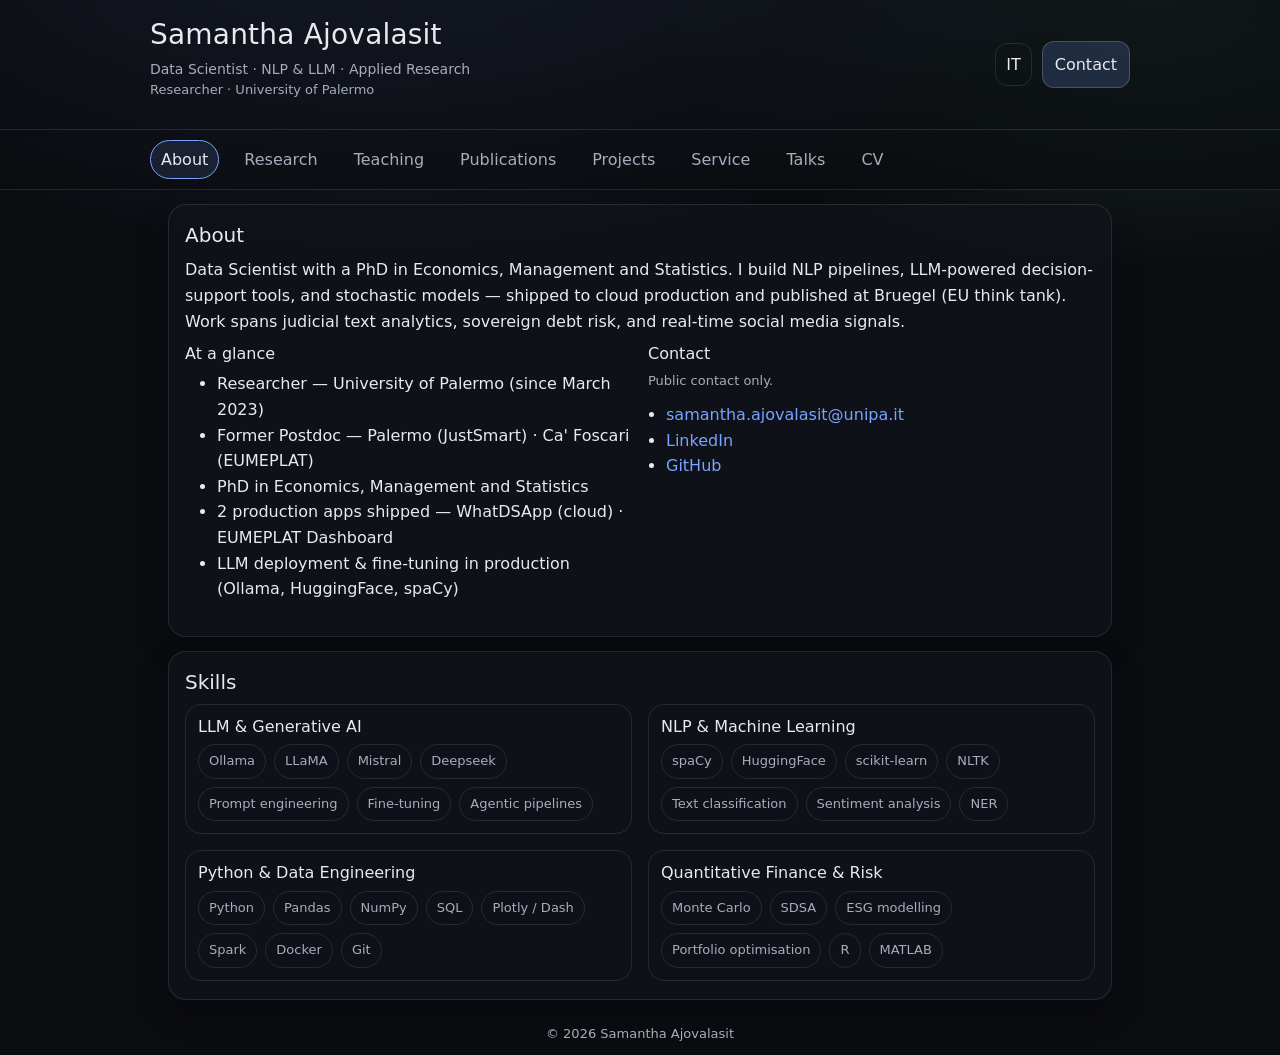
==== index.html @ ad6f042e "update for industry" ====
<!doctype html>
<html lang="en">
<head>
  <meta charset="utf-8" />
  <meta name="viewport" content="width=device-width, initial-scale=1" />
  <title>Samantha Ajovalasit — Academic & Data Science</title>
  <meta name="description" content="Academic profile, research, teaching, service, publications, and CV downloads." />
  <link
    rel="stylesheet"
    href="https://cdn.jsdelivr.net/npm/bootstrap@5.3.3/dist/css/bootstrap.min.css"
    integrity="sha384-QWTKZyjpPEjISv5WaRU9OFeRpok6YctnYmDr5pNlyT2bRjXh0JMhjY6hW+ALEwIH"
    crossorigin="anonymous"
  />
  <link rel="stylesheet" href="assets/css/style.css" />
  <script defer src="assets/js/main.js"></script>
</head>

<body>
  <a class="skip" href="#content">Skip to content</a>

  <header class="site-header">
    <div class="container site-container header-inner">
      <div>
        <h1 class="title">Samantha Ajovalasit</h1>
        <p class="subtitle" data-i18n="tagline">Research • Data Science • STAT-04</p>
        <p class="small" data-i18n="currentRole">
          Researcher — University of Palermo
        </p>
      </div>

      <div class="header-actions">
        <button class="lang" id="langToggle" aria-label="Toggle language">IT</button>
        <a class="btn-custom" href="#contact" data-i18n="contactBtn">Contact</a>
      </div>
    </div>

    <nav class="nav">
      <div class="container site-container nav-inner">
        <a href="index.html" class="active" data-i18n="navAbout">About</a>
        <a href="interests.html" data-i18n="navInterests">Research</a>
        <a href="teaching.html" data-i18n="navTeaching">Teaching</a>
        <a href="publications.html" data-i18n="navPublications">Publications</a>
        <a href="projects.html" data-i18n="navProjects">Projects</a>
        <a href="service.html" data-i18n="navService">Service</a>
        <a href="talks.html" data-i18n="navTalks">Talks</a>
        <a href="cv.html" data-i18n="navCV">CV</a>
      </div>
    </nav>
  </header>

  <main id="content" class="container site-container">

    <!-- ABOUT + CONTACT -->
    <section id="about" class="panel">
      <h2 data-i18n="aboutTitle">About</h2>
      <p data-i18n="aboutBody">
        I am a researcher in mathematical methods for economics/actuarial-financial sciences (STAT-04).
        My work combines stochastic modelling, scenario analysis, ESG/public debt sustainability, and big data analytics on social media.
      </p>

      <div class="row g-3">
        <div class="col-12 col-md-6 mini">
          <h3 data-i18n="quickTitle">At a glance</h3>
          <ul>
            <li data-i18n="quick1">Researcher — University of Palermo (since March 2023)</li>
            <li data-i18n="quick2">Former Postdoc/Research Fellow — Palermo (JustSmart) and Ca' Foscari (EUMEPLAT)</li>
            <li data-i18n="quick3">PhD in Economics, Management and Statistics (defended 21 Dec 2020)</li>
            <li data-i18n="quick4">2 production apps shipped — WhatDSApp (cloud) · EUMEPLAT Dashboard</li>
            <li data-i18n="quick5">LLM deployment &amp; fine-tuning in production (Ollama, HuggingFace, spaCy)</li>
          </ul>
        </div>

        <div class="col-12 col-md-6 mini" id="contact">
          <h3 data-i18n="contactTitle">Contact</h3>
          <p class="small" data-i18n="contactNote">
            Public contact only (phone/address/PEC omitted).
          </p>
          <ul class="links">
            <li><a href="mailto:samantha.ajovalasit@unipa.it">samantha.ajovalasit@unipa.it</a></li>
            <li><a href="https://www.linkedin.com/in/samanthaajovalasit" target="_blank" rel="noreferrer">LinkedIn</a></li>
            <li><a href="https://github.com/SamyAj987" target="_blank" rel="noreferrer">GitHub</a></li>
          </ul>
        </div>
      </div>
    </section>

    <!-- SKILLS -->
    <section id="skills" class="panel">
      <h2 data-i18n="skillsTitle">Skills</h2>
      <div class="row g-3">
        <div class="col-12 col-md-6">
          <div class="pillbox">
            <h3 data-i18n="skillsLLMTitle">LLM &amp; Generative AI</h3>
            <div class="pills">
              <span>Ollama</span><span>LLaMA</span><span>Mistral</span><span>Deepseek</span>
              <span>Prompt engineering</span><span>Fine-tuning</span><span>Agentic pipelines</span>
            </div>
          </div>
        </div>
        <div class="col-12 col-md-6">
          <div class="pillbox">
            <h3 data-i18n="skillsNLPTitle">NLP &amp; Machine Learning</h3>
            <div class="pills">
              <span>spaCy</span><span>HuggingFace</span><span>scikit-learn</span>
              <span>NLTK</span><span>Text classification</span><span>Sentiment analysis</span><span>NER</span>
            </div>
          </div>
        </div>
        <div class="col-12 col-md-6">
          <div class="pillbox">
            <h3 data-i18n="skillsPyTitle">Python &amp; Data Engineering</h3>
            <div class="pills">
              <span>Python</span><span>Pandas</span><span>NumPy</span><span>SQL</span>
              <span>Plotly / Dash</span><span>Spark</span><span>Docker</span><span>Git</span>
            </div>
          </div>
        </div>
        <div class="col-12 col-md-6">
          <div class="pillbox">
            <h3 data-i18n="skillsQuantTitle">Quantitative Finance &amp; Risk</h3>
            <div class="pills">
              <span>Monte Carlo</span><span>SDSA</span><span>ESG modelling</span>
              <span>Portfolio optimisation</span><span>R</span><span>MATLAB</span>
            </div>
          </div>
        </div>
      </div>
    </section>

    <footer class="footer">
      <p class="small">© <span id="year"></span> Samantha Ajovalasit</p>
    </footer>

  </main>

  <script
    src="https://cdn.jsdelivr.net/npm/bootstrap@5.3.3/dist/js/bootstrap.bundle.min.js"
    integrity="sha384-YvpcrYf0tY3lHB60NNkmXc5s9fDVZLESaAA55NDzOxhy9GkcIdslK1eN7N6jIeHz"
    crossorigin="anonymous"
  ></script>
</body>
</html>
---- assets/css/style.css ----
:root{
  --bg:#0b0c10;
  --card:#11131a;
  --text:#e8eaf0;
  --muted:#a7adbd;
  --border:rgba(255,255,255,.10);
  --accent:#7aa2ff;
}

*{box-sizing:border-box}
html,body{margin:0;padding:0}
body{
  font-family: ui-sans-serif, system-ui, -apple-system, Segoe UI, Roboto, Helvetica, Arial, "Apple Color Emoji","Segoe UI Emoji";
  background: radial-gradient(1200px 600px at 30% -10%, rgba(122,162,255,.25), transparent 60%),
              radial-gradient(900px 500px at 90% 0%, rgba(120,255,214,.12), transparent 55%),
              var(--bg);
  color:var(--text);
  line-height:1.6;
}

a{color:var(--accent); text-decoration:none}
a:hover{text-decoration:underline}

.site-container{max-width:980px; margin:0 auto; padding:0 18px}
.skip{
  position:absolute; left:-999px; top:auto; width:1px; height:1px; overflow:hidden;
}
.skip:focus{left:18px; top:18px; width:auto; height:auto; background:#fff; color:#000; padding:8px 10px; border-radius:10px}

.site-header{
  position:sticky; top:0;
  backdrop-filter: blur(10px);
  background: rgba(11,12,16,.60);
  border-bottom:1px solid var(--border);
  z-index:10;
}

.header-inner{
  display:flex; align-items:center; justify-content:space-between;
  padding:18px 0;
}

.title{margin:0; font-size:28px; letter-spacing:.2px}
.subtitle{margin:6px 0 0; color:var(--muted); font-size:14px}

.header-actions{display:flex; gap:10px; align-items:center}
.lang{
  border:1px solid var(--border);
  background:transparent;
  color:var(--text);
  padding:8px 10px;
  border-radius:12px;
  cursor:pointer;
}
.lang:hover{border-color:rgba(255,255,255,.25)}

.nav{
  border-top:1px solid var(--border);
}
.nav-inner{
  display:flex; gap:14px; overflow:auto; padding:10px 0;
}
.nav a{
  color:var(--muted);
  padding:6px 10px;
  border-radius:999px;
  border:1px solid transparent;
  white-space:nowrap;
}
.nav a:hover{
  color:var(--text);
  border-color:var(--border);
  text-decoration:none;
}
.nav a.active{
  color:var(--text);
  border-color:var(--accent);
  background: rgba(122,162,255,.12);
}

main{padding:22px 0 44px}

.panel{
  background: rgba(17,19,26,.85);
  border:1px solid var(--border);
  border-radius:18px;
  padding:18px 16px;
  margin:14px 0;
  box-shadow: 0 12px 30px rgba(0,0,0,.25);
}

h2{margin:0 0 10px; font-size:20px}
h3{margin:0 0 8px; font-size:16px; color:var(--text)}
p{margin:0 0 10px}
.small{font-size:13px; color:var(--muted)}
.clean{padding-left:18px}
.links{margin:0; padding-left:18px}

.btn-custom{
  display:inline-flex; align-items:center; justify-content:center;
  padding:10px 12px;
  border-radius:12px;
  border:1px solid rgba(255,255,255,.18);
  background: rgba(122,162,255,.18);
  color:var(--text);
  text-decoration:none;
}
.btn-custom:hover{border-color:rgba(255,255,255,.28); text-decoration:none}
.btn-custom.ghost{background:transparent}
.actions{display:flex; gap:10px; flex-wrap:wrap}

.timeline{display:flex; flex-direction:column; gap:12px}
.item{display:grid; grid-template-columns: 110px 1fr; gap:12px}
.when{color:var(--muted); font-size:13px; padding-top:2px}
.what h3{margin-bottom:4px}

.pillbox{border:1px solid var(--border); border-radius:16px; padding:12px}
.pills{display:flex; flex-wrap:wrap; gap:8px}
.pills-gap{margin:6px 0 10px}
.pills span{
  border:1px solid var(--border);
  padding:6px 10px;
  border-radius:999px;
  font-size:13px;
  color:var(--muted);
}

.footer{padding:10px 0 0; text-align:center}
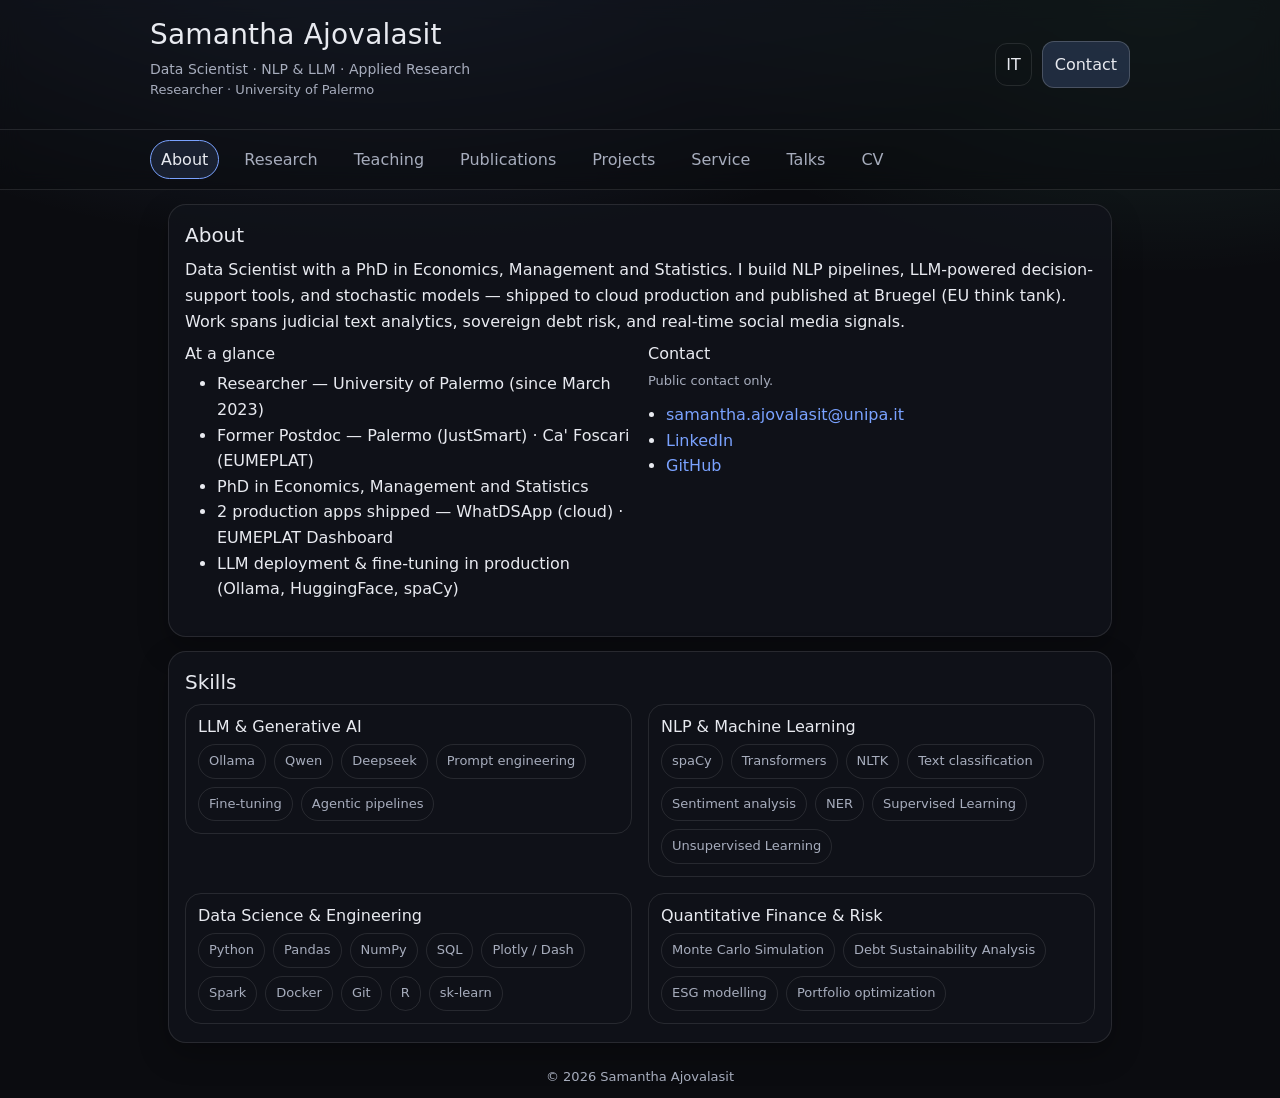
==== commit 6f043ae4: "Enhance styling and update skill titles in main.js and index.html" ====
--- a/index.html
+++ b/index.html
@@ -92,7 +92,7 @@
           <div class="pillbox">
             <h3 data-i18n="skillsLLMTitle">LLM &amp; Generative AI</h3>
             <div class="pills">
-              <span>Ollama</span><span>LLaMA</span><span>Mistral</span><span>Deepseek</span>
+              <span>Ollama</span><span>Qwen</span><span>Deepseek</span>
               <span>Prompt engineering</span><span>Fine-tuning</span><span>Agentic pipelines</span>
             </div>
           </div>
@@ -101,17 +101,20 @@
           <div class="pillbox">
             <h3 data-i18n="skillsNLPTitle">NLP &amp; Machine Learning</h3>
             <div class="pills">
-              <span>spaCy</span><span>HuggingFace</span><span>scikit-learn</span>
+              <span>spaCy</span><span>Transformers</span>
               <span>NLTK</span><span>Text classification</span><span>Sentiment analysis</span><span>NER</span>
+              <span>Supervised Learning</span><span>Unsupervised Learning</span>
             </div>
           </div>
         </div>
         <div class="col-12 col-md-6">
           <div class="pillbox">
-            <h3 data-i18n="skillsPyTitle">Python &amp; Data Engineering</h3>
+            <h3 data-i18n="skillsPyTitle">Data Science &amp; Engineering</h3>
             <div class="pills">
               <span>Python</span><span>Pandas</span><span>NumPy</span><span>SQL</span>
               <span>Plotly / Dash</span><span>Spark</span><span>Docker</span><span>Git</span>
+              <span>R</span>
+              <span>sk-learn</span>
             </div>
           </div>
         </div>
@@ -119,8 +122,8 @@
           <div class="pillbox">
             <h3 data-i18n="skillsQuantTitle">Quantitative Finance &amp; Risk</h3>
             <div class="pills">
-              <span>Monte Carlo</span><span>SDSA</span><span>ESG modelling</span>
-              <span>Portfolio optimisation</span><span>R</span><span>MATLAB</span>
+              <span>Monte Carlo Simulation</span><span>Debt Sustainability Analysis</span><span>ESG modelling</span>
+              <span>Portfolio optimization</span>
             </div>
           </div>
         </div>
--- a/assets/css/style.css
+++ b/assets/css/style.css
@@ -29,6 +29,7 @@
 
 .site-header{
   position:sticky; top:0;
+  -webkit-backdrop-filter: blur(10px);
   backdrop-filter: blur(10px);
   background: rgba(11,12,16,.60);
   border-bottom:1px solid var(--border);
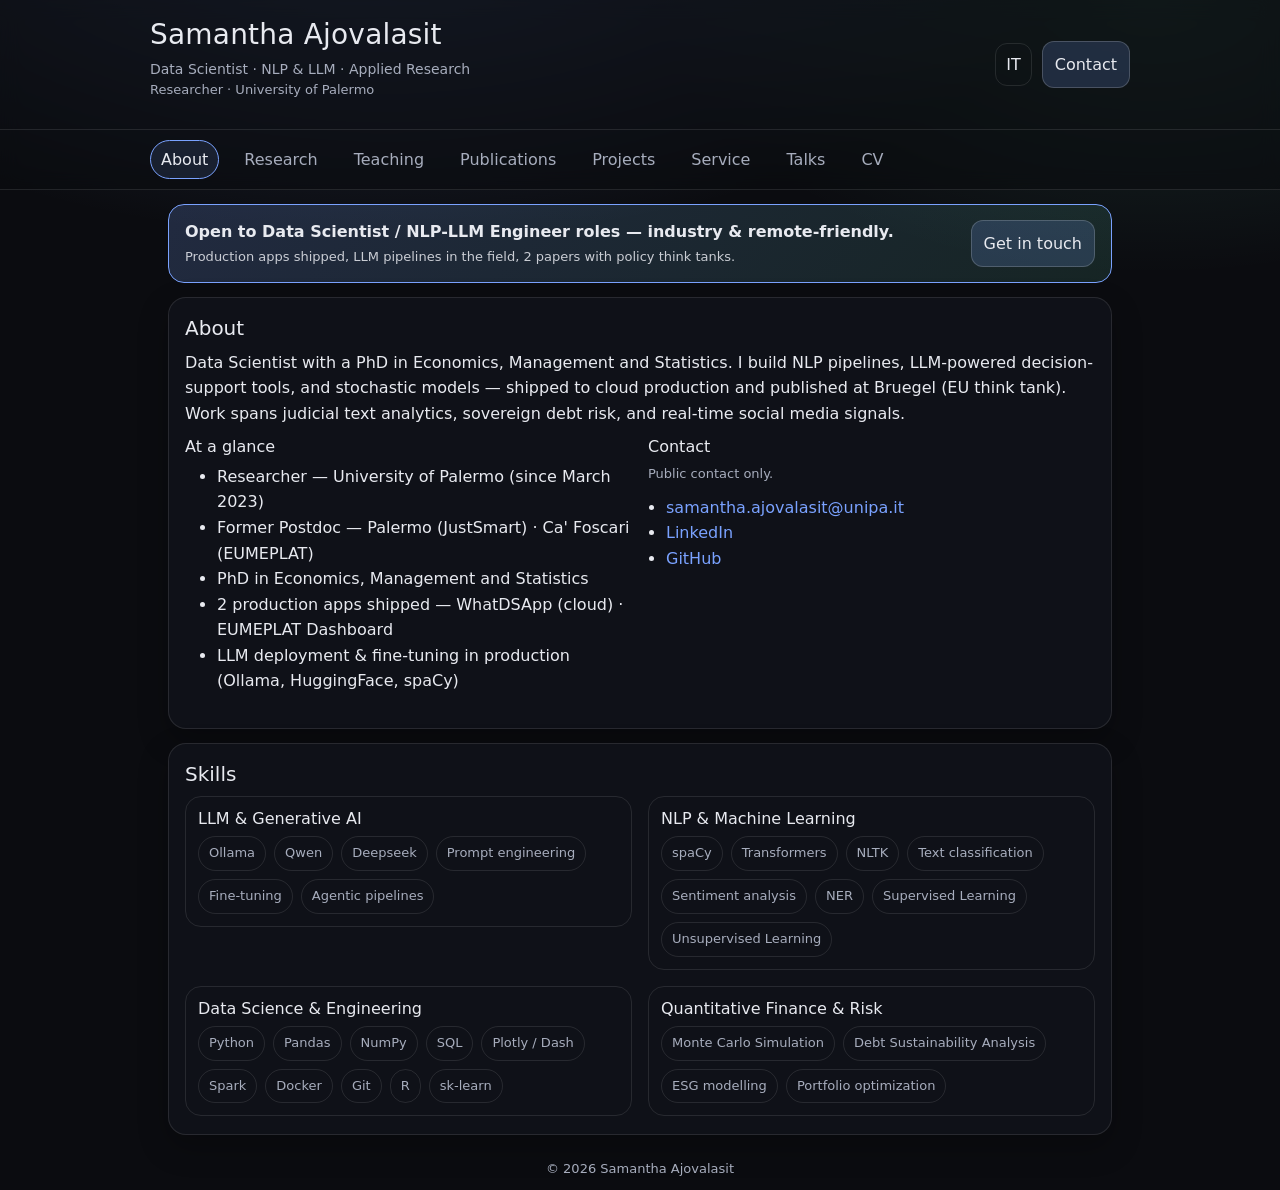
==== commit 265ebbf0: "Refactor code structure for improved readability and maintainability" ====
--- a/index.html
+++ b/index.html
@@ -50,6 +50,15 @@
 
   <main id="content" class="container site-container">
 
+    <!-- RECRUITER CTA -->
+    <div class="cta-banner">
+      <div>
+        <p data-i18n="ctaText">Open to Data Scientist / NLP-LLM Engineer roles — industry &amp; remote-friendly.</p>
+        <p class="small" data-i18n="ctaSub">Production apps shipped, LLM pipelines in the field, 2 papers with policy think tanks.</p>
+      </div>
+      <a class="btn-custom" href="#contact" data-i18n="ctaBtn">Get in touch</a>
+    </div>
+
     <!-- ABOUT + CONTACT -->
     <section id="about" class="panel">
       <h2 data-i18n="aboutTitle">About</h2>
@@ -77,8 +86,8 @@
           </p>
           <ul class="links">
             <li><a href="mailto:samantha.ajovalasit@unipa.it">samantha.ajovalasit@unipa.it</a></li>
-            <li><a href="https://www.linkedin.com/in/samanthaajovalasit" target="_blank" rel="noreferrer">LinkedIn</a></li>
-            <li><a href="https://github.com/SamyAj987" target="_blank" rel="noreferrer">GitHub</a></li>
+            <li><a href="https://www.linkedin.com/in/samanthaajovalasit" target="_blank" rel="noopener noreferrer">LinkedIn</a></li>
+            <li><a href="https://github.com/SamyAj987" target="_blank" rel="noopener noreferrer">GitHub</a></li>
           </ul>
         </div>
       </div>
--- a/assets/css/style.css
+++ b/assets/css/style.css
@@ -127,3 +127,30 @@
 }
 
 .footer{padding:10px 0 0; text-align:center}
+
+.cta-banner{
+  display:flex; align-items:center; justify-content:space-between; gap:12px; flex-wrap:wrap;
+  background: linear-gradient(135deg, rgba(122,162,255,.20), rgba(120,255,214,.10));
+  border:1px solid var(--accent);
+  border-radius:16px;
+  padding:14px 16px;
+  margin:14px 0;
+}
+.cta-banner p{margin:0; font-weight:600}
+.cta-banner .small{color:var(--text); opacity:.85; font-weight:400; margin-top:2px}
+
+.outcome{
+  font-size:13px; color:var(--text);
+  border-left:3px solid var(--accent);
+  padding:6px 10px;
+  margin:8px 0 10px;
+  background: rgba(122,162,255,.08);
+  border-radius:0 8px 8px 0;
+}
+.outcome strong{color:var(--accent)}
+
+.repo-card{
+  border:1px solid var(--border); border-radius:14px; padding:12px; height:100%;
+}
+.repo-card h4{margin:0 0 4px; font-size:15px}
+.repo-card p{margin:0 0 8px}
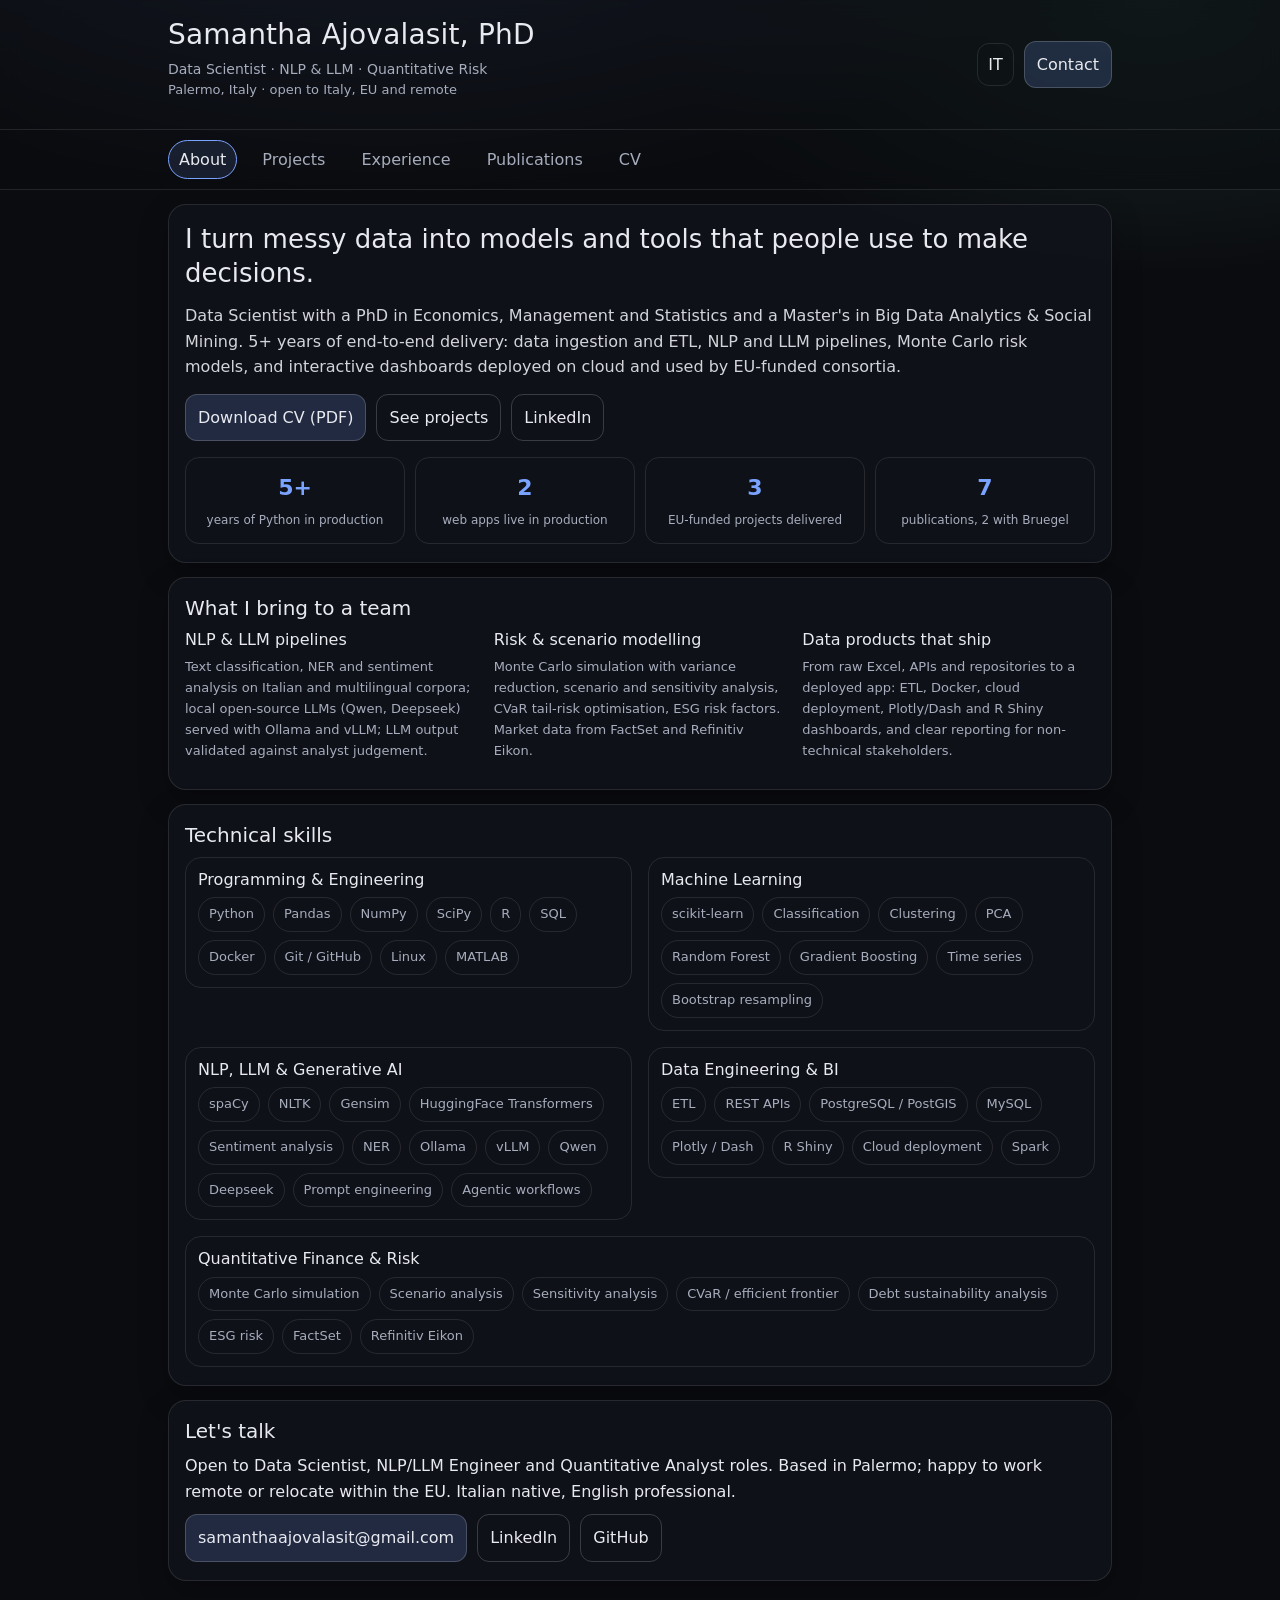
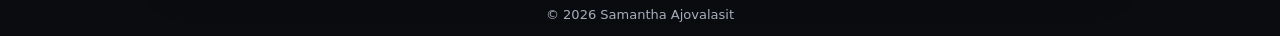
==== commit 79ff323e: "Update project and publication pages; consolidate service and teaching sections into experience page" ====
--- a/index.html
+++ b/index.html
@@ -3,8 +3,13 @@
 <head>
   <meta charset="utf-8" />
   <meta name="viewport" content="width=device-width, initial-scale=1" />
-  <title>Samantha Ajovalasit — Academic & Data Science</title>
-  <meta name="description" content="Academic profile, research, teaching, service, publications, and CV downloads." />
+  <title>Samantha Ajovalasit, PhD | Data Scientist, NLP &amp; LLM, Quantitative Risk</title>
+  <meta name="description" content="Data Scientist with a PhD and a Master's in Big Data Analytics. NLP and LLM pipelines, Monte Carlo risk models, and production dashboards on cloud. Based in Palermo, open to EU remote roles." />
+  <link rel="canonical" href="https://samyaj987.github.io/samantha-ajovalasit/" />
+  <meta property="og:type" content="profile" />
+  <meta property="og:title" content="Samantha Ajovalasit, PhD | Data Scientist" />
+  <meta property="og:description" content="NLP & LLM pipelines, Monte Carlo risk models, production dashboards. Open to Data Scientist roles in Italy and EU remote." />
+  <meta property="og:url" content="https://samyaj987.github.io/samantha-ajovalasit/" />
   <link
     rel="stylesheet"
     href="https://cdn.jsdelivr.net/npm/bootstrap@5.3.3/dist/css/bootstrap.min.css"
@@ -13,6 +18,23 @@
   />
   <link rel="stylesheet" href="assets/css/style.css" />
   <script defer src="assets/js/main.js"></script>
+  <script type="application/ld+json">
+  {
+    "@context": "https://schema.org",
+    "@type": "Person",
+    "name": "Samantha Ajovalasit",
+    "jobTitle": "Data Scientist",
+    "url": "https://samyaj987.github.io/samantha-ajovalasit/",
+    "email": "mailto:samanthaajovalasit@gmail.com",
+    "address": {"@type": "PostalAddress", "addressLocality": "Palermo", "addressCountry": "IT"},
+    "sameAs": [
+      "https://www.linkedin.com/in/samanthaajovalasit/",
+      "https://github.com/SamyAj987"
+    ],
+    "knowsAbout": ["Data Science", "Natural Language Processing", "Large Language Models",
+      "Machine Learning", "Monte Carlo simulation", "Risk modelling", "Python", "Dashboards"]
+  }
+  </script>
 </head>
 
 <body>
@@ -21,28 +43,21 @@
   <header class="site-header">
     <div class="container site-container header-inner">
       <div>
-        <h1 class="title">Samantha Ajovalasit</h1>
-        <p class="subtitle" data-i18n="tagline">Research • Data Science • STAT-04</p>
-        <p class="small" data-i18n="currentRole">
-          Researcher — University of Palermo
-        </p>
+        <h1 class="title">Samantha Ajovalasit, PhD</h1>
+        <p class="subtitle" data-i18n="tagline">Data Scientist · NLP &amp; LLM · Quantitative Risk</p>
+        <p class="small" data-i18n="location">Palermo, Italy · open to Italy, EU and remote</p>
       </div>
-
       <div class="header-actions">
         <button class="lang" id="langToggle" aria-label="Toggle language">IT</button>
         <a class="btn-custom" href="#contact" data-i18n="contactBtn">Contact</a>
       </div>
     </div>
-
     <nav class="nav">
       <div class="container site-container nav-inner">
         <a href="index.html" class="active" data-i18n="navAbout">About</a>
-        <a href="interests.html" data-i18n="navInterests">Research</a>
-        <a href="teaching.html" data-i18n="navTeaching">Teaching</a>
+        <a href="projects.html" data-i18n="navProjects">Projects</a>
+        <a href="experience.html" data-i18n="navExperience">Experience</a>
         <a href="publications.html" data-i18n="navPublications">Publications</a>
-        <a href="projects.html" data-i18n="navProjects">Projects</a>
-        <a href="service.html" data-i18n="navService">Service</a>
-        <a href="talks.html" data-i18n="navTalks">Talks</a>
         <a href="cv.html" data-i18n="navCV">CV</a>
       </div>
     </nav>
@@ -50,105 +65,120 @@
 
   <main id="content" class="container site-container">
 
-    <!-- RECRUITER CTA -->
-    <div class="cta-banner">
-      <div>
-        <p data-i18n="ctaText">Open to Data Scientist / NLP-LLM Engineer roles — industry &amp; remote-friendly.</p>
-        <p class="small" data-i18n="ctaSub">Production apps shipped, LLM pipelines in the field, 2 papers with policy think tanks.</p>
+    <!-- HERO -->
+    <section class="panel hero">
+      <h2 data-i18n="heroTitle">I turn messy data into models and tools that people use to make decisions.</h2>
+      <p class="lead" data-i18n="heroBody">
+        Data Scientist with a PhD in Economics, Management and Statistics and a Master's in
+        Big Data Analytics &amp; Social Mining. 5+ years of end-to-end delivery: data ingestion
+        and ETL, NLP and LLM pipelines, Monte Carlo risk models, and interactive dashboards
+        deployed on cloud and used by EU-funded consortia.
+      </p>
+      <div class="actions">
+        <a class="btn-custom" href="assets/files/CV_ENG.pdf" target="_blank" rel="noopener" data-i18n="heroCv">Download CV (PDF)</a>
+        <a class="btn-custom ghost" href="projects.html" data-i18n="heroProjects">See projects</a>
+        <a class="btn-custom ghost" href="https://www.linkedin.com/in/samanthaajovalasit/" target="_blank" rel="noopener noreferrer">LinkedIn</a>
       </div>
-      <a class="btn-custom" href="#contact" data-i18n="ctaBtn">Get in touch</a>
-    </div>
+      <div class="stats">
+        <div class="stat"><b>5+</b><span data-i18n="stat1">years of Python in production</span></div>
+        <div class="stat"><b>2</b><span data-i18n="stat2">web apps live in production</span></div>
+        <div class="stat"><b>3</b><span data-i18n="stat3">EU-funded projects delivered</span></div>
+        <div class="stat"><b>7</b><span data-i18n="stat4">publications, 2 with Bruegel</span></div>
+      </div>
+    </section>
 
-    <!-- ABOUT + CONTACT -->
-    <section id="about" class="panel">
-      <h2 data-i18n="aboutTitle">About</h2>
-      <p data-i18n="aboutBody">
-        I am a researcher in mathematical methods for economics/actuarial-financial sciences (STAT-04).
-        My work combines stochastic modelling, scenario analysis, ESG/public debt sustainability, and big data analytics on social media.
-      </p>
-
+    <!-- WHAT I DO -->
+    <section class="panel">
+      <h2 data-i18n="doTitle">What I bring to a team</h2>
       <div class="row g-3">
-        <div class="col-12 col-md-6 mini">
-          <h3 data-i18n="quickTitle">At a glance</h3>
-          <ul>
-            <li data-i18n="quick1">Researcher — University of Palermo (since March 2023)</li>
-            <li data-i18n="quick2">Former Postdoc/Research Fellow — Palermo (JustSmart) and Ca' Foscari (EUMEPLAT)</li>
-            <li data-i18n="quick3">PhD in Economics, Management and Statistics (defended 21 Dec 2020)</li>
-            <li data-i18n="quick4">2 production apps shipped — WhatDSApp (cloud) · EUMEPLAT Dashboard</li>
-            <li data-i18n="quick5">LLM deployment &amp; fine-tuning in production (Ollama, HuggingFace, spaCy)</li>
-          </ul>
+        <div class="col-12 col-md-4">
+          <h3 data-i18n="do1Title">NLP &amp; LLM pipelines</h3>
+          <p class="small" data-i18n="do1Body">Text classification, NER and sentiment analysis on Italian and multilingual corpora; local open-source LLMs (Qwen, Deepseek) served with Ollama and vLLM; LLM output validated against analyst judgement.</p>
         </div>
-
-        <div class="col-12 col-md-6 mini" id="contact">
-          <h3 data-i18n="contactTitle">Contact</h3>
-          <p class="small" data-i18n="contactNote">
-            Public contact only (phone/address/PEC omitted).
-          </p>
-          <ul class="links">
-            <li><a href="mailto:samantha.ajovalasit@unipa.it">samantha.ajovalasit@unipa.it</a></li>
-            <li><a href="https://www.linkedin.com/in/samanthaajovalasit" target="_blank" rel="noopener noreferrer">LinkedIn</a></li>
-            <li><a href="https://github.com/SamyAj987" target="_blank" rel="noopener noreferrer">GitHub</a></li>
-          </ul>
+        <div class="col-12 col-md-4">
+          <h3 data-i18n="do2Title">Risk &amp; scenario modelling</h3>
+          <p class="small" data-i18n="do2Body">Monte Carlo simulation with variance reduction, scenario and sensitivity analysis, CVaR tail-risk optimisation, ESG risk factors. Market data from FactSet and Refinitiv Eikon.</p>
+        </div>
+        <div class="col-12 col-md-4">
+          <h3 data-i18n="do3Title">Data products that ship</h3>
+          <p class="small" data-i18n="do3Body">From raw Excel, APIs and repositories to a deployed app: ETL, Docker, cloud deployment, Plotly/Dash and R Shiny dashboards, and clear reporting for non-technical stakeholders.</p>
         </div>
       </div>
     </section>
 
     <!-- SKILLS -->
     <section id="skills" class="panel">
-      <h2 data-i18n="skillsTitle">Skills</h2>
+      <h2 data-i18n="skillsTitle">Technical skills</h2>
       <div class="row g-3">
         <div class="col-12 col-md-6">
           <div class="pillbox">
-            <h3 data-i18n="skillsLLMTitle">LLM &amp; Generative AI</h3>
+            <h3 data-i18n="skillsProgTitle">Programming &amp; Engineering</h3>
             <div class="pills">
-              <span>Ollama</span><span>Qwen</span><span>Deepseek</span>
-              <span>Prompt engineering</span><span>Fine-tuning</span><span>Agentic pipelines</span>
+              <span>Python</span><span>Pandas</span><span>NumPy</span><span>SciPy</span>
+              <span>R</span><span>SQL</span><span>Docker</span><span>Git / GitHub</span>
+              <span>Linux</span><span>MATLAB</span>
             </div>
           </div>
         </div>
         <div class="col-12 col-md-6">
           <div class="pillbox">
-            <h3 data-i18n="skillsNLPTitle">NLP &amp; Machine Learning</h3>
+            <h3 data-i18n="skillsMLTitle">Machine Learning</h3>
             <div class="pills">
-              <span>spaCy</span><span>Transformers</span>
-              <span>NLTK</span><span>Text classification</span><span>Sentiment analysis</span><span>NER</span>
-              <span>Supervised Learning</span><span>Unsupervised Learning</span>
+              <span>scikit-learn</span><span>Classification</span><span>Clustering</span>
+              <span>PCA</span><span>Random Forest</span><span>Gradient Boosting</span>
+              <span>Time series</span><span>Bootstrap resampling</span>
             </div>
           </div>
         </div>
         <div class="col-12 col-md-6">
           <div class="pillbox">
-            <h3 data-i18n="skillsPyTitle">Data Science &amp; Engineering</h3>
+            <h3 data-i18n="skillsNLPTitle">NLP, LLM &amp; Generative AI</h3>
             <div class="pills">
-              <span>Python</span><span>Pandas</span><span>NumPy</span><span>SQL</span>
-              <span>Plotly / Dash</span><span>Spark</span><span>Docker</span><span>Git</span>
-              <span>R</span>
-              <span>sk-learn</span>
+              <span>spaCy</span><span>NLTK</span><span>Gensim</span>
+              <span>HuggingFace Transformers</span><span>Sentiment analysis</span><span>NER</span>
+              <span>Ollama</span><span>vLLM</span><span>Qwen</span><span>Deepseek</span>
+              <span>Prompt engineering</span><span>Agentic workflows</span>
             </div>
           </div>
         </div>
         <div class="col-12 col-md-6">
           <div class="pillbox">
+            <h3 data-i18n="skillsDataTitle">Data Engineering &amp; BI</h3>
+            <div class="pills">
+              <span>ETL</span><span>REST APIs</span><span>PostgreSQL / PostGIS</span>
+              <span>MySQL</span><span>Plotly / Dash</span><span>R Shiny</span>
+              <span>Cloud deployment</span><span>Spark</span>
+            </div>
+          </div>
+        </div>
+        <div class="col-12">
+          <div class="pillbox">
             <h3 data-i18n="skillsQuantTitle">Quantitative Finance &amp; Risk</h3>
             <div class="pills">
-              <span>Monte Carlo Simulation</span><span>Debt Sustainability Analysis</span><span>ESG modelling</span>
-              <span>Portfolio optimization</span>
+              <span>Monte Carlo simulation</span><span>Scenario analysis</span>
+              <span>Sensitivity analysis</span><span>CVaR / efficient frontier</span>
+              <span>Debt sustainability analysis</span><span>ESG risk</span>
+              <span>FactSet</span><span>Refinitiv Eikon</span>
             </div>
           </div>
         </div>
       </div>
     </section>
 
+    <!-- CONTACT -->
+    <section id="contact" class="panel">
+      <h2 data-i18n="contactTitle">Let's talk</h2>
+      <p data-i18n="contactBody">Open to Data Scientist, NLP/LLM Engineer and Quantitative Analyst roles. Based in Palermo; happy to work remote or relocate within the EU. Italian native, English professional.</p>
+      <div class="actions">
+        <a class="btn-custom" href="mailto:samanthaajovalasit@gmail.com">samanthaajovalasit@gmail.com</a>
+        <a class="btn-custom ghost" href="https://www.linkedin.com/in/samanthaajovalasit/" target="_blank" rel="noopener noreferrer">LinkedIn</a>
+        <a class="btn-custom ghost" href="https://github.com/SamyAj987" target="_blank" rel="noopener noreferrer">GitHub</a>
+      </div>
+    </section>
+
     <footer class="footer">
       <p class="small">© <span id="year"></span> Samantha Ajovalasit</p>
     </footer>
-
   </main>
-
-  <script
-    src="https://cdn.jsdelivr.net/npm/bootstrap@5.3.3/dist/js/bootstrap.bundle.min.js"
-    integrity="sha384-YvpcrYf0tY3lHB60NNkmXc5s9fDVZLESaAA55NDzOxhy9GkcIdslK1eN7N6jIeHz"
-    crossorigin="anonymous"
-  ></script>
 </body>
 </html>
--- a/assets/css/style.css
+++ b/assets/css/style.css
@@ -16,6 +16,7 @@
               var(--bg);
   color:var(--text);
   line-height:1.6;
+  min-height:100vh;
 }
 
 a{color:var(--accent); text-decoration:none}
@@ -38,7 +39,7 @@
 
 .header-inner{
   display:flex; align-items:center; justify-content:space-between;
-  padding:18px 0;
+  padding-top:18px; padding-bottom:18px;
 }
 
 .title{margin:0; font-size:28px; letter-spacing:.2px}
@@ -59,7 +60,7 @@
   border-top:1px solid var(--border);
 }
 .nav-inner{
-  display:flex; gap:14px; overflow:auto; padding:10px 0;
+  display:flex; gap:14px; overflow-x:auto; padding-top:10px; padding-bottom:10px; scrollbar-width:none;
 }
 .nav a{
   color:var(--muted);
@@ -154,3 +155,32 @@
 }
 .repo-card h4{margin:0 0 4px; font-size:15px}
 .repo-card p{margin:0 0 8px}
+
+/* ---- corporate layout additions ---- */
+.hero h2{font-size:26px; line-height:1.3; margin-bottom:12px}
+.hero .lead{font-size:16px; color:var(--text); opacity:.9}
+.hero .actions{margin-top:14px}
+
+.stats{display:grid; grid-template-columns:repeat(4,1fr); gap:10px; margin-top:16px}
+.stat{border:1px solid var(--border); border-radius:14px; padding:12px; text-align:center}
+.stat b{display:block; font-size:22px; color:var(--accent)}
+.stat span{font-size:12px; color:var(--muted)}
+@media (max-width:640px){.stats{grid-template-columns:repeat(2,1fr)}}
+
+.case{border:1px solid var(--border); border-radius:16px; padding:14px; height:100%}
+.case h3{margin-bottom:2px}
+.case .meta{font-size:12px; color:var(--muted); margin-bottom:10px}
+.case dl{margin:0 0 10px}
+.case dt{font-size:12px; text-transform:uppercase; letter-spacing:.6px; color:var(--accent)}
+.case dd{margin:0 0 8px}
+
+.what ul{margin:4px 0 0; padding-left:18px}
+.what li{margin-bottom:4px}
+.what .org{color:var(--muted); font-size:13px; margin-bottom:4px}
+@media (max-width:640px){.item{grid-template-columns:1fr; gap:2px}}
+
+.pubs li{margin-bottom:8px}
+.status{display:inline-block; font-size:12px; padding:2px 8px; border-radius:999px;
+  border:1px solid rgba(120,255,214,.45); color:#9ff5dc; margin-left:6px}
+.nav-inner::-webkit-scrollbar{display:none}
+@media (max-width:640px){.header-inner{flex-wrap:wrap; gap:10px}.title{font-size:24px}}
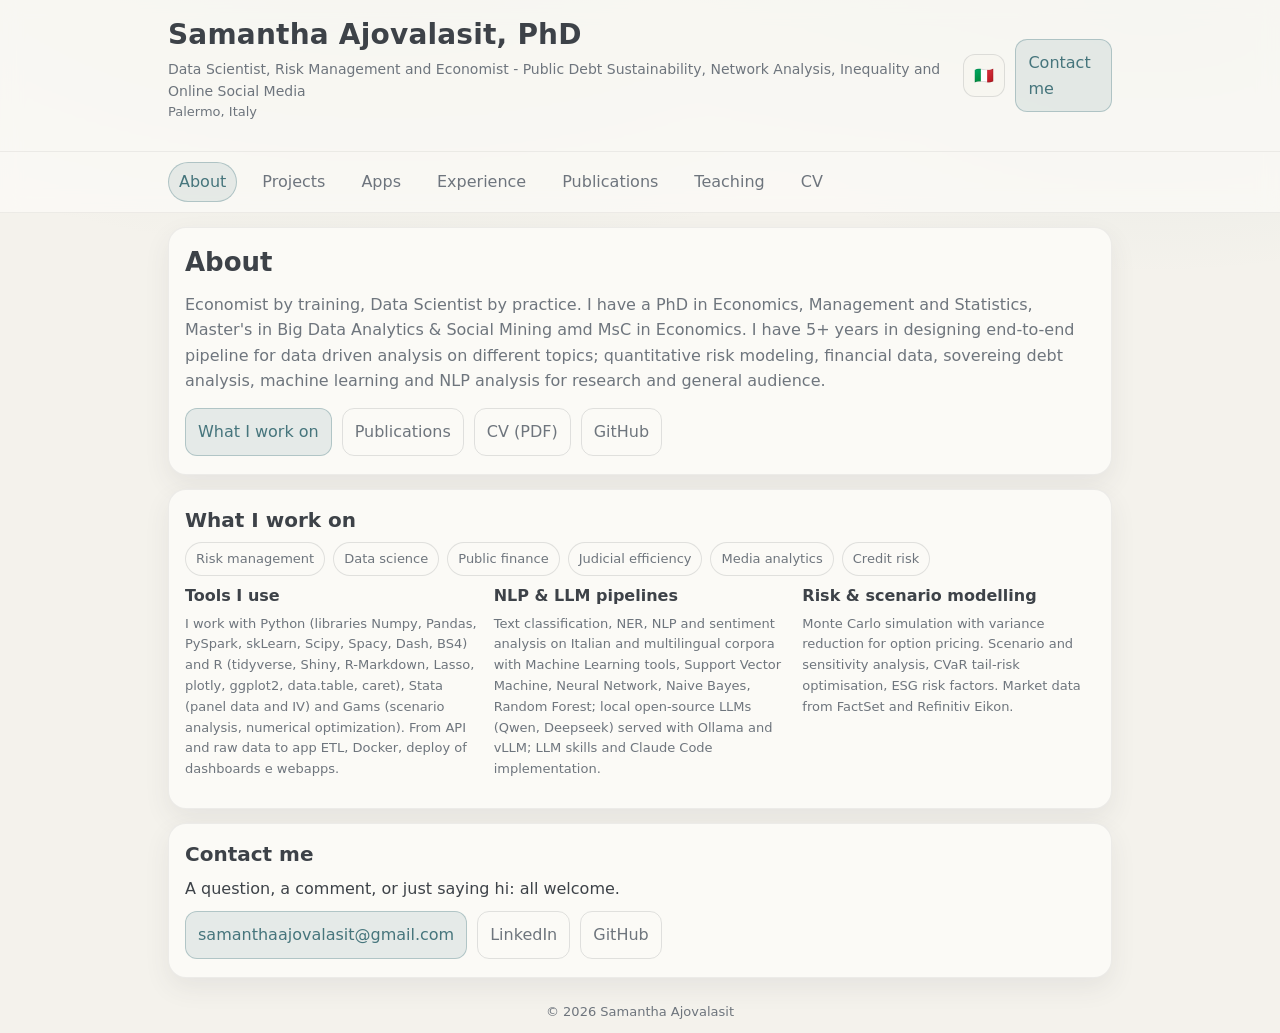
==== commit b295c094: "initial commit" ====
--- a/index.html
+++ b/index.html
@@ -3,12 +3,12 @@
 <head>
   <meta charset="utf-8" />
   <meta name="viewport" content="width=device-width, initial-scale=1" />
-  <title>Samantha Ajovalasit, PhD | Data Scientist, NLP &amp; LLM, Quantitative Risk</title>
-  <meta name="description" content="Data Scientist with a PhD and a Master's in Big Data Analytics. NLP and LLM pipelines, Monte Carlo risk models, and production dashboards on cloud. Based in Palermo, open to EU remote roles." />
+  <title>Samantha Ajovalasit, PhD | Economist and data scientist</title>
+  <meta name="description" content="Economist and data scientist in Palermo: stochastic models of public debt, NLP on Italian social media, forty years of European media data, and the interactive apps built on top of them." />
   <link rel="canonical" href="https://samyaj987.github.io/samantha-ajovalasit/" />
   <meta property="og:type" content="profile" />
-  <meta property="og:title" content="Samantha Ajovalasit, PhD | Data Scientist" />
-  <meta property="og:description" content="NLP & LLM pipelines, Monte Carlo risk models, production dashboards. Open to Data Scientist roles in Italy and EU remote." />
+  <meta property="og:title" content="Samantha Ajovalasit, PhD | Economist and data scientist" />
+  <meta property="og:description" content="Public debt risk models, NLP on online debate, forty years of European media data, and the interactive apps built on top of them." />
   <meta property="og:url" content="https://samyaj987.github.io/samantha-ajovalasit/" />
   <link
     rel="stylesheet"
@@ -23,7 +23,7 @@
     "@context": "https://schema.org",
     "@type": "Person",
     "name": "Samantha Ajovalasit",
-    "jobTitle": "Data Scientist",
+    "jobTitle": "Researcher in data science and quantitative risk",
     "url": "https://samyaj987.github.io/samantha-ajovalasit/",
     "email": "mailto:samanthaajovalasit@gmail.com",
     "address": {"@type": "PostalAddress", "addressLocality": "Palermo", "addressCountry": "IT"},
@@ -44,20 +44,22 @@
     <div class="container site-container header-inner">
       <div>
         <h1 class="title">Samantha Ajovalasit, PhD</h1>
-        <p class="subtitle" data-i18n="tagline">Data Scientist · NLP &amp; LLM · Quantitative Risk</p>
-        <p class="small" data-i18n="location">Palermo, Italy · open to Italy, EU and remote</p>
+        <p class="subtitle" data-i18n="tagline">Data Scientist, Risk Management and Economist - Public Debt Sustainability, Network Analysis, Inequality and Online Social Media</p>
+        <p class="small" data-i18n="location">Palermo, Italy</p>
       </div>
       <div class="header-actions">
-        <button class="lang" id="langToggle" aria-label="Toggle language">IT</button>
-        <a class="btn-custom" href="#contact" data-i18n="contactBtn">Contact</a>
+        <button class="lang" id="langToggle" aria-label="Toggle language">🇮🇹</button>
+        <a class="btn-custom" href="#contact" data-i18n="contactBtn">Contact me</a>
       </div>
     </div>
     <nav class="nav">
       <div class="container site-container nav-inner">
         <a href="index.html" class="active" data-i18n="navAbout">About</a>
         <a href="projects.html" data-i18n="navProjects">Projects</a>
+        <a href="apps.html" data-i18n="navApps">Apps</a>
         <a href="experience.html" data-i18n="navExperience">Experience</a>
         <a href="publications.html" data-i18n="navPublications">Publications</a>
+        <a href="teaching.html" data-i18n="navTeaching">Teaching</a>
         <a href="cv.html" data-i18n="navCV">CV</a>
       </div>
     </nav>
@@ -67,30 +69,38 @@
 
     <!-- HERO -->
     <section class="panel hero">
-      <h2 data-i18n="heroTitle">I turn messy data into models and tools that people use to make decisions.</h2>
+      <h2 data-i18n="heroTitle">About</h2>
       <p class="lead" data-i18n="heroBody">
-        Data Scientist with a PhD in Economics, Management and Statistics and a Master's in
-        Big Data Analytics &amp; Social Mining. 5+ years of end-to-end delivery: data ingestion
-        and ETL, NLP and LLM pipelines, Monte Carlo risk models, and interactive dashboards
-        deployed on cloud and used by EU-funded consortia.
+        Economist by training, data scientist by practice: PhD in Economics, Management and
+        Statistics, Master's in Big Data Analytics &amp; Social Mining. The work runs from
+        stochastic models of public debt to NLP on Italian social media and forty years of
+        European media data, and it usually ends in an app someone else can click through.
       </p>
       <div class="actions">
-        <a class="btn-custom" href="assets/files/CV_ENG.pdf" target="_blank" rel="noopener" data-i18n="heroCv">Download CV (PDF)</a>
-        <a class="btn-custom ghost" href="projects.html" data-i18n="heroProjects">See projects</a>
-        <a class="btn-custom ghost" href="https://www.linkedin.com/in/samanthaajovalasit/" target="_blank" rel="noopener noreferrer">LinkedIn</a>
+        <a class="btn-custom" href="projects.html" data-i18n="heroProjects">What I work on</a>
+        <a class="btn-custom ghost" href="publications.html" data-i18n="navPublications">Publications</a>
+        <a class="btn-custom ghost" href="assets/files/CV_ENG.pdf" target="_blank" rel="noopener" data-i18n="heroCv">CV (PDF)</a>
+        <a class="btn-custom ghost" href="https://github.com/SamyAj987" target="_blank" rel="noopener noreferrer">GitHub</a>
       </div>
-      <div class="stats">
-        <div class="stat"><b>5+</b><span data-i18n="stat1">years of Python in production</span></div>
-        <div class="stat"><b>2</b><span data-i18n="stat2">web apps live in production</span></div>
-        <div class="stat"><b>3</b><span data-i18n="stat3">EU-funded projects delivered</span></div>
-        <div class="stat"><b>7</b><span data-i18n="stat4">publications, 2 with Bruegel</span></div>
-      </div>
+
     </section>
 
     <!-- WHAT I DO -->
     <section class="panel">
-      <h2 data-i18n="doTitle">What I bring to a team</h2>
+      <h2 data-i18n="doTitle">What I work on</h2>
+      <div class="pills pills-gap" id="domains-pills">
+        <span data-i18n="domain1">Risk management</span>
+        <span data-i18n="domain2">Data science</span>
+        <span data-i18n="domain3">Public finance</span>
+        <span data-i18n="domain4">Judicial efficiency</span>
+        <span data-i18n="domain5">Media analytics</span>
+        <span data-i18n="domain6">Credit risk</span>
+      </div>
       <div class="row g-3">
+        <div class="col-12 col-md-4">
+          <h3 data-i18n="do3Title">Tools I use</h3>
+          <p class="small" data-i18n="do3Body">From raw Excel, APIs and repositories to a working app: ETL, Docker, cloud deployment, Plotly/Dash and R Shiny dashboards, and plain-language reporting for non-specialists.</p>
+        </div>
         <div class="col-12 col-md-4">
           <h3 data-i18n="do1Title">NLP &amp; LLM pipelines</h3>
           <p class="small" data-i18n="do1Body">Text classification, NER and sentiment analysis on Italian and multilingual corpora; local open-source LLMs (Qwen, Deepseek) served with Ollama and vLLM; LLM output validated against analyst judgement.</p>
@@ -99,76 +109,15 @@
           <h3 data-i18n="do2Title">Risk &amp; scenario modelling</h3>
           <p class="small" data-i18n="do2Body">Monte Carlo simulation with variance reduction, scenario and sensitivity analysis, CVaR tail-risk optimisation, ESG risk factors. Market data from FactSet and Refinitiv Eikon.</p>
         </div>
-        <div class="col-12 col-md-4">
-          <h3 data-i18n="do3Title">Data products that ship</h3>
-          <p class="small" data-i18n="do3Body">From raw Excel, APIs and repositories to a deployed app: ETL, Docker, cloud deployment, Plotly/Dash and R Shiny dashboards, and clear reporting for non-technical stakeholders.</p>
-        </div>
       </div>
     </section>
 
-    <!-- SKILLS -->
-    <section id="skills" class="panel">
-      <h2 data-i18n="skillsTitle">Technical skills</h2>
-      <div class="row g-3">
-        <div class="col-12 col-md-6">
-          <div class="pillbox">
-            <h3 data-i18n="skillsProgTitle">Programming &amp; Engineering</h3>
-            <div class="pills">
-              <span>Python</span><span>Pandas</span><span>NumPy</span><span>SciPy</span>
-              <span>R</span><span>SQL</span><span>Docker</span><span>Git / GitHub</span>
-              <span>Linux</span><span>MATLAB</span>
-            </div>
-          </div>
-        </div>
-        <div class="col-12 col-md-6">
-          <div class="pillbox">
-            <h3 data-i18n="skillsMLTitle">Machine Learning</h3>
-            <div class="pills">
-              <span>scikit-learn</span><span>Classification</span><span>Clustering</span>
-              <span>PCA</span><span>Random Forest</span><span>Gradient Boosting</span>
-              <span>Time series</span><span>Bootstrap resampling</span>
-            </div>
-          </div>
-        </div>
-        <div class="col-12 col-md-6">
-          <div class="pillbox">
-            <h3 data-i18n="skillsNLPTitle">NLP, LLM &amp; Generative AI</h3>
-            <div class="pills">
-              <span>spaCy</span><span>NLTK</span><span>Gensim</span>
-              <span>HuggingFace Transformers</span><span>Sentiment analysis</span><span>NER</span>
-              <span>Ollama</span><span>vLLM</span><span>Qwen</span><span>Deepseek</span>
-              <span>Prompt engineering</span><span>Agentic workflows</span>
-            </div>
-          </div>
-        </div>
-        <div class="col-12 col-md-6">
-          <div class="pillbox">
-            <h3 data-i18n="skillsDataTitle">Data Engineering &amp; BI</h3>
-            <div class="pills">
-              <span>ETL</span><span>REST APIs</span><span>PostgreSQL / PostGIS</span>
-              <span>MySQL</span><span>Plotly / Dash</span><span>R Shiny</span>
-              <span>Cloud deployment</span><span>Spark</span>
-            </div>
-          </div>
-        </div>
-        <div class="col-12">
-          <div class="pillbox">
-            <h3 data-i18n="skillsQuantTitle">Quantitative Finance &amp; Risk</h3>
-            <div class="pills">
-              <span>Monte Carlo simulation</span><span>Scenario analysis</span>
-              <span>Sensitivity analysis</span><span>CVaR / efficient frontier</span>
-              <span>Debt sustainability analysis</span><span>ESG risk</span>
-              <span>FactSet</span><span>Refinitiv Eikon</span>
-            </div>
-          </div>
-        </div>
-      </div>
-    </section>
+    <!-- SKILLS moved to projects.html -->
 
     <!-- CONTACT -->
     <section id="contact" class="panel">
-      <h2 data-i18n="contactTitle">Let's talk</h2>
-      <p data-i18n="contactBody">Open to Data Scientist, NLP/LLM Engineer and Quantitative Analyst roles. Based in Palermo; happy to work remote or relocate within the EU. Italian native, English professional.</p>
+      <h2 data-i18n="contactTitle">Contact me</h2>
+      <p data-i18n="contactBody">A question, a comment, or just saying hi: all welcome.</p>
       <div class="actions">
         <a class="btn-custom" href="mailto:samanthaajovalasit@gmail.com">samanthaajovalasit@gmail.com</a>
         <a class="btn-custom ghost" href="https://www.linkedin.com/in/samanthaajovalasit/" target="_blank" rel="noopener noreferrer">LinkedIn</a>
--- a/assets/css/style.css
+++ b/assets/css/style.css
@@ -1,18 +1,27 @@
 :root{
-  --bg:#0b0c10;
-  --card:#11131a;
-  --text:#e8eaf0;
-  --muted:#a7adbd;
-  --border:rgba(255,255,255,.10);
-  --accent:#7aa2ff;
+  /* soft light palette: warm paper, soft sage, muted petrol accent */
+  --bg:#f4f2ec;
+  --bg-tint:#e9eee1;
+  --card:#fbfaf6;
+  --card-soft:#f7f6f0;
+  --text:#3d4248;          /* soft charcoal, never hard black */
+  --muted:#6e757d;
+  --faint:#9aa0a6;
+  --border:rgba(61,66,72,.14);
+  --border-soft:rgba(61,66,72,.08);
+  --accent:#46757c;        /* muted petrol */
+  --accent-soft:rgba(79,127,134,.12);
+  --accent-line:rgba(79,127,134,.35);
+  --sage:#8aa58c;
+  --shadow:0 10px 26px rgba(61,66,72,.08);
 }
 
 *{box-sizing:border-box}
 html,body{margin:0;padding:0}
 body{
   font-family: ui-sans-serif, system-ui, -apple-system, Segoe UI, Roboto, Helvetica, Arial, "Apple Color Emoji","Segoe UI Emoji";
-  background: radial-gradient(1200px 600px at 30% -10%, rgba(122,162,255,.25), transparent 60%),
-              radial-gradient(900px 500px at 90% 0%, rgba(120,255,214,.12), transparent 55%),
+  background: radial-gradient(1200px 600px at 30% -10%, rgba(138,165,140,.18), transparent 60%),
+              radial-gradient(900px 500px at 90% 0%, rgba(79,127,134,.10), transparent 55%),
               var(--bg);
   color:var(--text);
   line-height:1.6;
@@ -26,14 +35,18 @@
 .skip{
   position:absolute; left:-999px; top:auto; width:1px; height:1px; overflow:hidden;
 }
-.skip:focus{left:18px; top:18px; width:auto; height:auto; background:#fff; color:#000; padding:8px 10px; border-radius:10px}
+.skip:focus{
+  left:18px; top:18px; width:auto; height:auto;
+  background:var(--card); color:var(--text);
+  padding:8px 10px; border-radius:10px; box-shadow:var(--shadow);
+}
 
 .site-header{
   position:sticky; top:0;
   -webkit-backdrop-filter: blur(10px);
   backdrop-filter: blur(10px);
-  background: rgba(11,12,16,.60);
-  border-bottom:1px solid var(--border);
+  background: rgba(251,250,246,.78);
+  border-bottom:1px solid var(--border-soft);
   z-index:10;
 }
 
@@ -42,22 +55,22 @@
   padding-top:18px; padding-bottom:18px;
 }
 
-.title{margin:0; font-size:28px; letter-spacing:.2px}
+.title{margin:0; font-size:28px; letter-spacing:.2px; font-weight:600}
 .subtitle{margin:6px 0 0; color:var(--muted); font-size:14px}
 
 .header-actions{display:flex; gap:10px; align-items:center}
 .lang{
   border:1px solid var(--border);
-  background:transparent;
-  color:var(--text);
+  background:var(--card-soft);
+  color:var(--muted);
   padding:8px 10px;
   border-radius:12px;
   cursor:pointer;
 }
-.lang:hover{border-color:rgba(255,255,255,.25)}
+.lang:hover{border-color:var(--accent-line); color:var(--accent)}
 
 .nav{
-  border-top:1px solid var(--border);
+  border-top:1px solid var(--border-soft);
 }
 .nav-inner{
   display:flex; gap:14px; overflow-x:auto; padding-top:10px; padding-bottom:10px; scrollbar-width:none;
@@ -70,29 +83,29 @@
   white-space:nowrap;
 }
 .nav a:hover{
-  color:var(--text);
+  color:var(--accent);
   border-color:var(--border);
   text-decoration:none;
 }
 .nav a.active{
-  color:var(--text);
-  border-color:var(--accent);
-  background: rgba(122,162,255,.12);
+  color:var(--accent);
+  border-color:var(--accent-line);
+  background: var(--accent-soft);
 }
 
 main{padding:22px 0 44px}
 
 .panel{
-  background: rgba(17,19,26,.85);
-  border:1px solid var(--border);
+  background: var(--card);
+  border:1px solid var(--border-soft);
   border-radius:18px;
   padding:18px 16px;
   margin:14px 0;
-  box-shadow: 0 12px 30px rgba(0,0,0,.25);
-}
-
-h2{margin:0 0 10px; font-size:20px}
-h3{margin:0 0 8px; font-size:16px; color:var(--text)}
+  box-shadow: var(--shadow);
+}
+
+h2{margin:0 0 10px; font-size:20px; font-weight:600}
+h3{margin:0 0 8px; font-size:16px; color:var(--text); font-weight:600}
 p{margin:0 0 10px}
 .small{font-size:13px; color:var(--muted)}
 .clean{padding-left:18px}
@@ -102,13 +115,18 @@
   display:inline-flex; align-items:center; justify-content:center;
   padding:10px 12px;
   border-radius:12px;
-  border:1px solid rgba(255,255,255,.18);
-  background: rgba(122,162,255,.18);
-  color:var(--text);
+  border:1px solid var(--accent-line);
+  background: var(--accent-soft);
+  color:var(--accent);
   text-decoration:none;
 }
-.btn-custom:hover{border-color:rgba(255,255,255,.28); text-decoration:none}
-.btn-custom.ghost{background:transparent}
+.btn-custom:hover{
+  background: rgba(79,127,134,.18);
+  border-color:var(--accent);
+  text-decoration:none;
+}
+.btn-custom.ghost{background:transparent; color:var(--muted); border-color:var(--border)}
+.btn-custom.ghost:hover{color:var(--accent); border-color:var(--accent-line); background:var(--card-soft)}
 .actions{display:flex; gap:10px; flex-wrap:wrap}
 
 .timeline{display:flex; flex-direction:column; gap:12px}
@@ -116,58 +134,66 @@
 .when{color:var(--muted); font-size:13px; padding-top:2px}
 .what h3{margin-bottom:4px}
 
-.pillbox{border:1px solid var(--border); border-radius:16px; padding:12px}
+.pillbox{border:1px solid var(--border-soft); border-radius:16px; padding:12px; background:var(--card-soft)}
 .pills{display:flex; flex-wrap:wrap; gap:8px}
 .pills-gap{margin:6px 0 10px}
 .pills span{
   border:1px solid var(--border);
+  background:var(--card);
   padding:6px 10px;
   border-radius:999px;
   font-size:13px;
   color:var(--muted);
 }
 
-.footer{padding:10px 0 0; text-align:center}
+.footer{padding:10px 0 0; text-align:center; color:var(--muted)}
 
 .cta-banner{
   display:flex; align-items:center; justify-content:space-between; gap:12px; flex-wrap:wrap;
-  background: linear-gradient(135deg, rgba(122,162,255,.20), rgba(120,255,214,.10));
-  border:1px solid var(--accent);
+  background: linear-gradient(135deg, rgba(79,127,134,.14), rgba(138,165,140,.14));
+  border:1px solid var(--border-soft);
   border-radius:16px;
   padding:14px 16px;
   margin:14px 0;
 }
 .cta-banner p{margin:0; font-weight:600}
-.cta-banner .small{color:var(--text); opacity:.85; font-weight:400; margin-top:2px}
+.cta-banner .small{color:var(--muted); font-weight:400; margin-top:2px}
 
 .outcome{
   font-size:13px; color:var(--text);
-  border-left:3px solid var(--accent);
+  border-left:3px solid var(--accent-line);
   padding:6px 10px;
   margin:8px 0 10px;
-  background: rgba(122,162,255,.08);
+  background: var(--bg-tint);
   border-radius:0 8px 8px 0;
 }
 .outcome strong{color:var(--accent)}
 
 .repo-card{
-  border:1px solid var(--border); border-radius:14px; padding:12px; height:100%;
+  border:1px solid var(--border-soft); border-radius:14px; padding:12px; height:100%;
+  background:var(--card-soft);
 }
 .repo-card h4{margin:0 0 4px; font-size:15px}
 .repo-card p{margin:0 0 8px}
 
 /* ---- corporate layout additions ---- */
 .hero h2{font-size:26px; line-height:1.3; margin-bottom:12px}
-.hero .lead{font-size:16px; color:var(--text); opacity:.9}
+.hero .lead{font-size:16px; color:var(--muted)}
 .hero .actions{margin-top:14px}
 
 .stats{display:grid; grid-template-columns:repeat(4,1fr); gap:10px; margin-top:16px}
-.stat{border:1px solid var(--border); border-radius:14px; padding:12px; text-align:center}
-.stat b{display:block; font-size:22px; color:var(--accent)}
+.stat{
+  border:1px solid var(--border-soft); border-radius:14px; padding:12px; text-align:center;
+  background:var(--card-soft);
+}
+.stat b{display:block; font-size:22px; color:var(--accent); font-weight:600}
 .stat span{font-size:12px; color:var(--muted)}
 @media (max-width:640px){.stats{grid-template-columns:repeat(2,1fr)}}
 
-.case{border:1px solid var(--border); border-radius:16px; padding:14px; height:100%}
+.case{
+  border:1px solid var(--border-soft); border-radius:16px; padding:14px; height:100%;
+  background:var(--card-soft);
+}
 .case h3{margin-bottom:2px}
 .case .meta{font-size:12px; color:var(--muted); margin-bottom:10px}
 .case dl{margin:0 0 10px}
@@ -179,8 +205,51 @@
 .what .org{color:var(--muted); font-size:13px; margin-bottom:4px}
 @media (max-width:640px){.item{grid-template-columns:1fr; gap:2px}}
 
-.pubs li{margin-bottom:8px}
-.status{display:inline-block; font-size:12px; padding:2px 8px; border-radius:999px;
-  border:1px solid rgba(120,255,214,.45); color:#9ff5dc; margin-left:6px}
+.pubs{list-style:disc; padding-left:20px}
+.pubs li{margin-bottom:14px}
+.pubs li::marker{color:var(--faint)}
+.pubs .pub-title{display:block}
+.pubs .pub-meta{display:block; color:var(--muted); margin-top:2px}
+.pubs .pub-title a{text-decoration:none}
+.pubs .pub-title a:hover{text-decoration:underline}
+.status{
+  display:inline-block; font-size:12px; padding:2px 8px; border-radius:999px;
+  border:1px solid rgba(138,165,140,.45); background:rgba(138,165,140,.14);
+  color:#5a7a5f; margin-left:6px;
+}
 .nav-inner::-webkit-scrollbar{display:none}
 @media (max-width:640px){.header-inner{flex-wrap:wrap; gap:10px}.title{font-size:24px}}
+
+/* ---- live app embeds (apps.html) ---- */
+.app-panel{padding-bottom:14px}
+.app-head{
+  display:flex; align-items:flex-start; justify-content:space-between;
+  gap:12px; flex-wrap:wrap;
+}
+.app-head h3{margin-bottom:2px}
+.app-head .meta{font-size:12px; color:var(--muted); margin:0}
+
+.app-stage{
+  position:relative;
+  width:100%;
+  aspect-ratio:16/10;
+  min-height:420px;
+  border:1px solid var(--border);
+  border-radius:14px;
+  overflow:hidden;
+  background:
+    radial-gradient(600px 300px at 50% 0%, rgba(79,127,134,.10), transparent 70%),
+    var(--card-soft);
+  display:grid;
+  place-items:center;
+}
+.app-frame{width:100%; height:100%; border:0; display:block; background:#fff}
+
+.app-launch{font-weight:600}
+.app-notice{max-width:440px; text-align:center; padding:18px; color:var(--muted)}
+.app-notice p{margin-bottom:12px}
+
+@media (max-width:640px){
+  .app-stage{aspect-ratio:3/4; min-height:380px}
+  .app-head .actions{width:100%}
+}
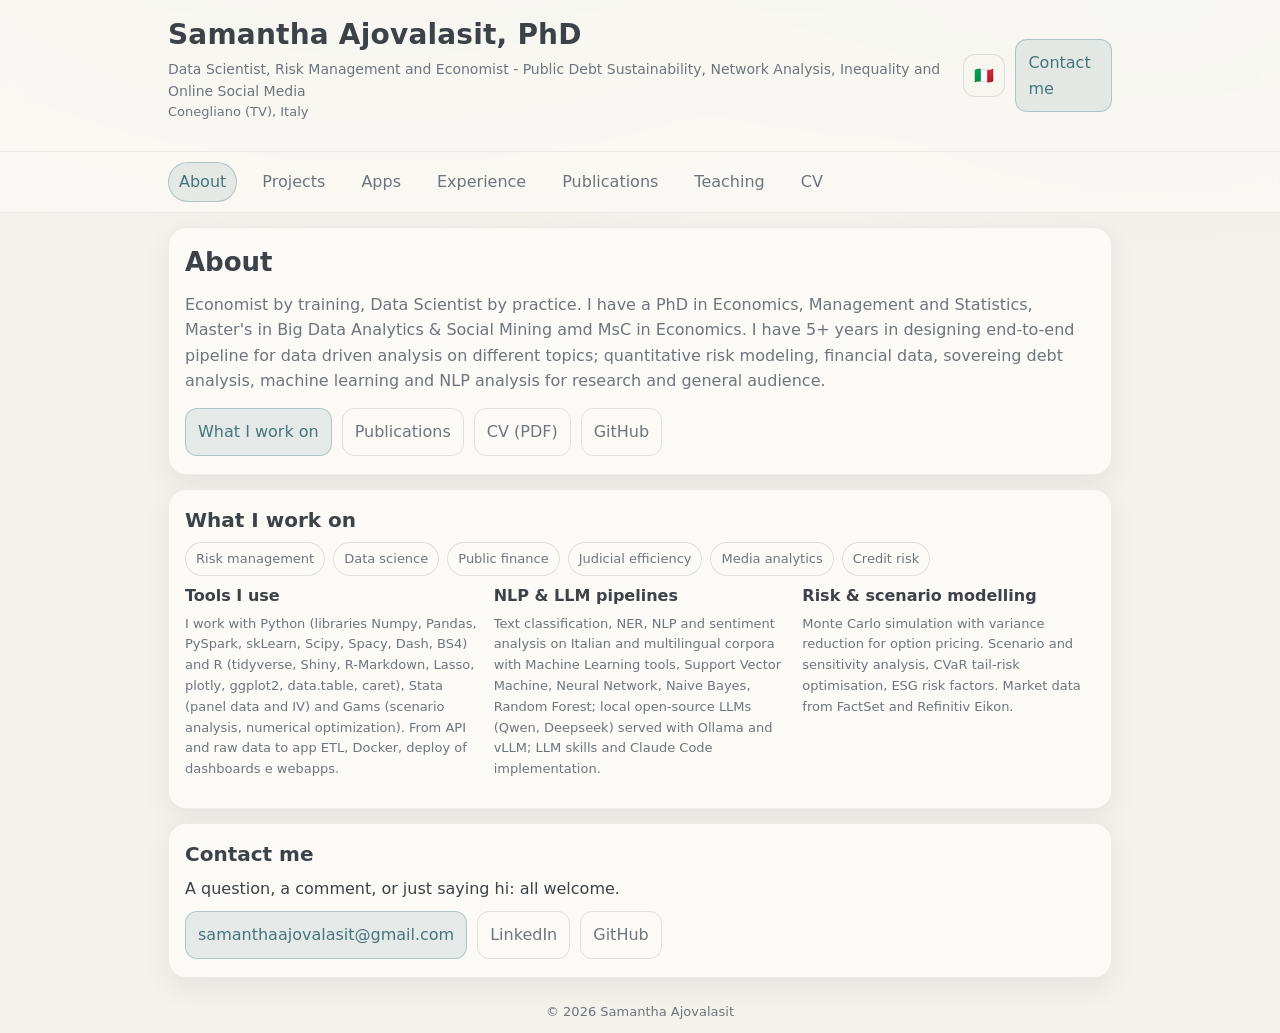
==== commit 3812f5eb: "Update location references from Palermo to Conegliano (TV), Italy" ====
--- a/index.html
+++ b/index.html
@@ -4,7 +4,7 @@
   <meta charset="utf-8" />
   <meta name="viewport" content="width=device-width, initial-scale=1" />
   <title>Samantha Ajovalasit, PhD | Economist and data scientist</title>
-  <meta name="description" content="Economist and data scientist in Palermo: stochastic models of public debt, NLP on Italian social media, forty years of European media data, and the interactive apps built on top of them." />
+  <meta name="description" content="Economist and data scientist in Conegliano (TV), Italy: stochastic models of public debt, NLP on Italian social media, forty years of European media data, and the interactive apps built on top of them." />
   <link rel="canonical" href="https://samyaj987.github.io/samantha-ajovalasit/" />
   <meta property="og:type" content="profile" />
   <meta property="og:title" content="Samantha Ajovalasit, PhD | Economist and data scientist" />
@@ -26,7 +26,7 @@
     "jobTitle": "Researcher in data science and quantitative risk",
     "url": "https://samyaj987.github.io/samantha-ajovalasit/",
     "email": "mailto:samanthaajovalasit@gmail.com",
-    "address": {"@type": "PostalAddress", "addressLocality": "Palermo", "addressCountry": "IT"},
+    "address": {"@type": "PostalAddress", "addressLocality": "Conegliano", "addressRegion": "TV", "addressCountry": "IT"},
     "sameAs": [
       "https://www.linkedin.com/in/samanthaajovalasit/",
       "https://github.com/SamyAj987"
@@ -45,7 +45,7 @@
       <div>
         <h1 class="title">Samantha Ajovalasit, PhD</h1>
         <p class="subtitle" data-i18n="tagline">Data Scientist, Risk Management and Economist - Public Debt Sustainability, Network Analysis, Inequality and Online Social Media</p>
-        <p class="small" data-i18n="location">Palermo, Italy</p>
+        <p class="small" data-i18n="location">Conegliano (TV), Italy</p>
       </div>
       <div class="header-actions">
         <button class="lang" id="langToggle" aria-label="Toggle language">🇮🇹</button>
